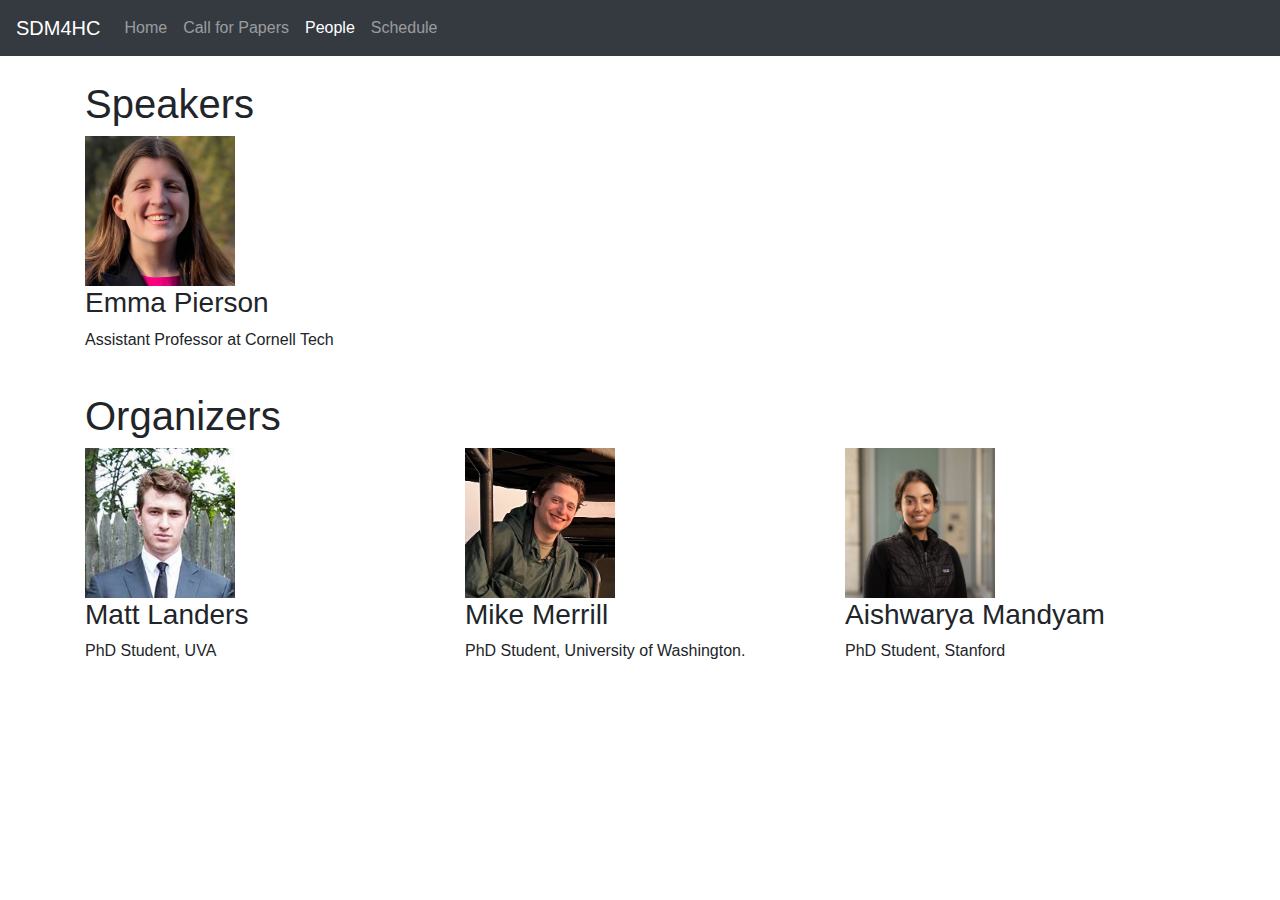
==== people.html @ 98419766 "first commit" ====
<!DOCTYPE html>
<html lang="en">
<head>
    <meta charset="UTF-8">
    <meta name="viewport" content="width=device-width, initial-scale=1.0">
    <title>People</title>
    <link href="https://stackpath.bootstrapcdn.com/bootstrap/4.3.1/css/bootstrap.min.css" rel="stylesheet">
    <link href="style.css" rel="stylesheet">
</head>
<body>
    <nav class="navbar navbar-expand-lg navbar-dark bg-dark">
        <a class="navbar-brand" href="#">SDM4HC</a>
        <button class="navbar-toggler" type="button" data-toggle="collapse" data-target="#navbarNav" aria-controls="navbarNav" aria-expanded="false" aria-label="Toggle navigation">
            <span class="navbar-toggler-icon"></span>
        </button>
        <div class="collapse navbar-collapse" id="navbarNav">
            <ul class="navbar-nav">
                <li>
                    <a class="nav-link" href="index.html">Home <span class="sr-only">(current)</span></a>
                </li>
                <li class="nav-item">
                    <a class="nav-link" href="call_for_papers.html">Call for Papers</a>
                </li>
                <li class="nav-item active">
                    <a class="nav-link" href="people.html">People</a>
                </li>
                <li class="nav-item">
                    <a class="nav-link" href="schedule.html">Schedule</a>
                </li>
            </ul>
        </div>
    </nav>
    <div class="container mt-4">
        <h1>Speakers</h1>
        <div class="row">
            <div class="col-md-4">
                <img src="resources/people/emma.jpg" alt="Speaker 1" class="img-fluid headshot">
                <h3>Emma Pierson</h3>
                <p>Assistant Professor at Cornell Tech</p>
            </div>
            <!-- <div class="col-md-4">
                <img src="https://via.placeholder.com/150" alt="Speaker 2" class="img-fluid">
                <h3>Speaker 2</h3>
                <p>Lorem ipsum dolor sit amet, consectetur adipiscing elit.</p>
            </div>
            <div class="col-md-4">
                <img src="https://via.placeholder.com/150" alt="Speaker 3" class="img-fluid">
                <h3>Speaker 3</h3>
                <p>Lorem ipsum dolor sit amet, consectetur adipiscing elit.</p>
            </div> -->
        </div>
    </div>
    <div class="container mt-4">
        <h1>Organizers</h1>
        <div class="row">
            <div class="col-md-4">
                <img src="resources/people/Matt_Landers.jpg" alt="Speaker 1" class="headshot">
                <h3>Matt Landers</h3>
                <p>PhD Student, UVA</p>
            </div>
            <div class="col-md-4">
                <img src="resources/people/mike_merrill.jpeg" class="headshot">
                <h3>Mike Merrill</h3>
                <p>PhD Student, University of Washington.</p>
            </div>
            <div class="col-md-4">
                <img src="resources/people/aishwarya.png" alt="Speaker 3" class="headshot">
                <h3>Aishwarya Mandyam</h3>
                <p>PhD Student, Stanford</p>
            </div>

            </div>
        </div>
    </div>
</body>

</html>
---- style.css ----
/* Basic reset */
/* * {
    margin: 0;
    padding: 0;
    box-sizing: border-box;
    <link rel="stylesheet" href="style.css">
} */


.headshot {
    object-fit: cover;
    width: 150px;
    height: 150px;
}

/* body {
    font-family: 'Arial', sans-serif;
    line-height: 1.6;
    color: #333;
    background-color: #f4f4f4;
    padding: 20px;
}

header {
    background: #007BFF;
    color: #fff;
    padding: 10px 20px;
    text-align: center;
}

section {
    margin: 20px 0;
    padding: 20px;
    background: #fff;
    border-radius: 8px;
}

h1, h2 {
    color: #333;
}

ul {
    list-style-type: none;
}

li {
    padding: 8px;
    border-bottom: 1px solid #ccc;
}

li:last-child {
    border-bottom: none;
}

img {
    width: 100%;
    height: auto;
    border-radius: 8px;
}
 */
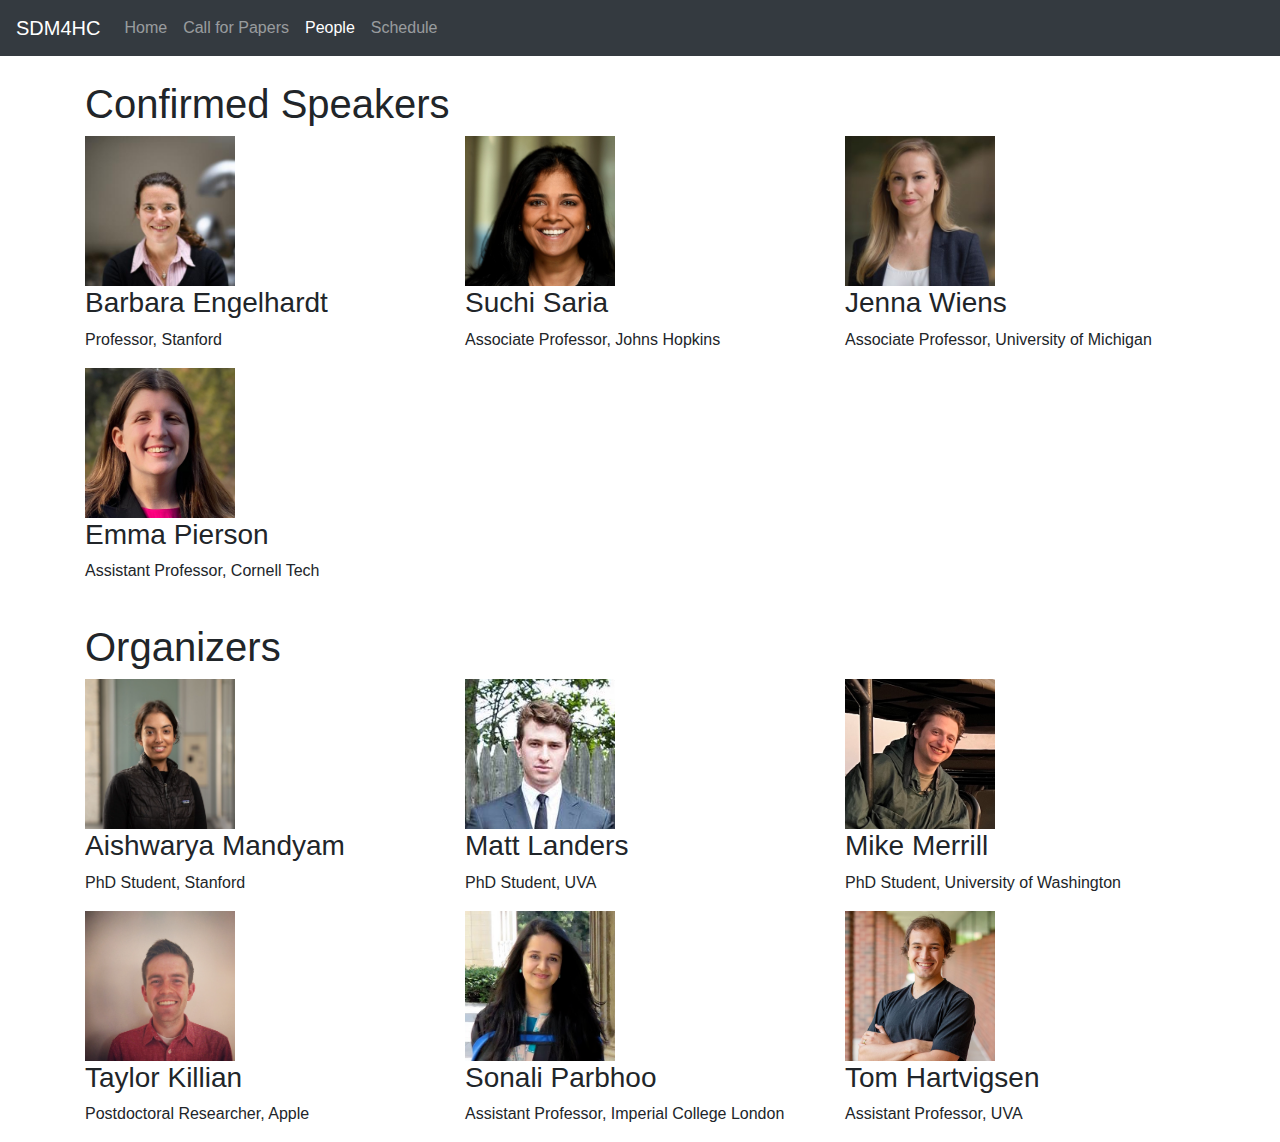
==== commit 736bc6fa: "People update" ====
--- a/people.html
+++ b/people.html
@@ -32,12 +32,27 @@
         </div>
     </nav>
     <div class="container mt-4">
-        <h1>Speakers</h1>
+        <h1>Confirmed Speakers</h1>
         <div class="row">
             <div class="col-md-4">
-                <img src="resources/people/emma.jpg" alt="Speaker 1" class="img-fluid headshot">
+                <img src="resources/people/barbara.jpg" alt="Speaker 1" class="img-fluid headshot">
+                <h3>Barbara Engelhardt</h3>
+                <p>Professor, Stanford</p>
+            </div>
+            <div class="col-md-4">
+                <img src="resources/people/suchi.jpeg" alt="Speaker 2" class="img-fluid headshot">
+                <h3>Suchi Saria</h3>
+                <p>Associate Professor, Johns Hopkins</p>
+            </div>
+            <div class="col-md-4">
+                <img src="resources/people/jenna.jpg" alt="Speaker 3" class="img-fluid headshot">
+                <h3>Jenna Wiens</h3>
+                <p>Associate Professor, University of Michigan</p>
+            </div>
+            <div class="col-md-4">
+                <img src="resources/people/emma.jpg" alt="Speaker 4" class="img-fluid headshot">
                 <h3>Emma Pierson</h3>
-                <p>Assistant Professor at Cornell Tech</p>
+                <p>Assistant Professor, Cornell Tech</p>
             </div>
             <!-- <div class="col-md-4">
                 <img src="https://via.placeholder.com/150" alt="Speaker 2" class="img-fluid">
@@ -55,6 +70,11 @@
         <h1>Organizers</h1>
         <div class="row">
             <div class="col-md-4">
+                <img src="resources/people/aishwarya.png" alt="Speaker 3" class="headshot">
+                <h3>Aishwarya Mandyam</h3>
+                <p>PhD Student, Stanford</p>
+            </div>
+            <div class="col-md-4">
                 <img src="resources/people/Matt_Landers.jpg" alt="Speaker 1" class="headshot">
                 <h3>Matt Landers</h3>
                 <p>PhD Student, UVA</p>
@@ -62,14 +82,23 @@
             <div class="col-md-4">
                 <img src="resources/people/mike_merrill.jpeg" class="headshot">
                 <h3>Mike Merrill</h3>
-                <p>PhD Student, University of Washington.</p>
+                <p>PhD Student, University of Washington</p>
             </div>
             <div class="col-md-4">
-                <img src="resources/people/aishwarya.png" alt="Speaker 3" class="headshot">
-                <h3>Aishwarya Mandyam</h3>
-                <p>PhD Student, Stanford</p>
+                <img src="resources/people/taylor.jpg" class="headshot">
+                <h3>Taylor Killian</h3>
+                <p>Postdoctoral Researcher, Apple</p>
             </div>
-
+            <div class="col-md-4">
+                <img src="resources/people/sonali.jpg" class="headshot">
+                <h3>Sonali Parbhoo</h3>
+                <p>Assistant Professor, Imperial College London</p>
+            </div>
+            <div class="col-md-4">
+                <img src="resources/people/tom.jpg" class="headshot">
+                <h3>Tom Hartvigsen</h3>
+                <p>Assistant Professor, UVA</p>
+            </div>   
             </div>
         </div>
     </div>
